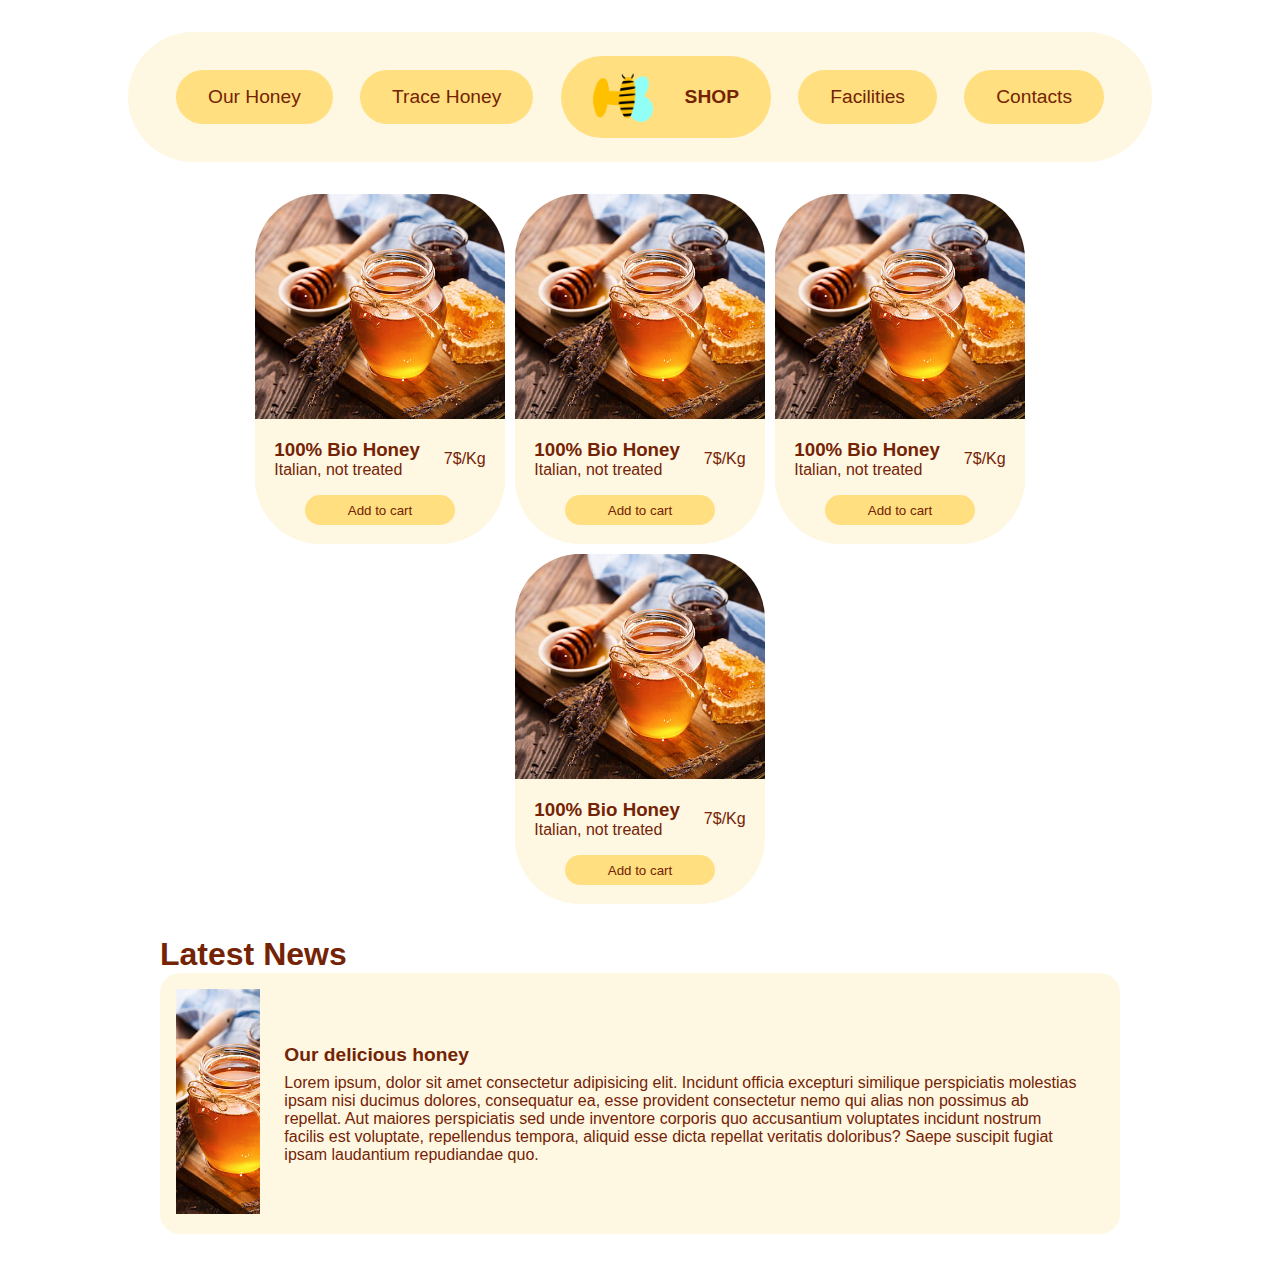
==== index.html @ 34982237 "Exercise U2-W1-D3 Flexbox" ====
<!DOCTYPE html>
<html lang="en">
  <head>
    <meta charset="UTF-8" />
    <meta name="viewport" content="width=device-width, initial-scale=1.0" />
    <title>Execrise U2 W1 D3 Flexbox</title>
    <link rel="stylesheet" href="./assets/css/style.css" />
  </head>
  <body>
    <header>
      <nav>
        <ul>
          <li>Our Honey</li>
          <li>Trace Honey</li>
          <li class="logo"><img src="./assets/imgs/logo.png" alt="logo" /> SHOP</li>
          <li>Facilities</li>
          <li>Contacts</li>
        </ul>
      </nav>
    </header>
    <main>
      <div class="cards-container">
        <div class="card">
          <div class="half-img">
            <img src="./assets/imgs/honey.jpg" alt="honey" />
          </div>
          <div class="half-card">
            <div class="text">
              <div>
                <h3>100% Bio Honey</h3>
                <p>Italian, not treated</p>
              </div>
              <p>7$/Kg</p>
            </div>
            <button type="button">Add to cart</button>
          </div>
        </div>

        <div class="card">
          <div class="half-img">
            <img src="./assets/imgs/honey.jpg" alt="honey" />
          </div>
          <div class="half-card">
            <div class="text">
              <div>
                <h3>100% Bio Honey</h3>
                <p>Italian, not treated</p>
              </div>
              <p>7$/Kg</p>
            </div>
            <button type="button">Add to cart</button>
          </div>
        </div>

        <div class="card">
          <div class="half-img">
            <img src="./assets/imgs/honey.jpg" alt="honey" />
          </div>
          <div class="half-card">
            <div class="text">
              <div>
                <h3>100% Bio Honey</h3>
                <p>Italian, not treated</p>
              </div>
              <p>7$/Kg</p>
            </div>
            <button type="button">Add to cart</button>
          </div>
        </div>

        <div class="card">
          <div class="half-img">
            <img src="./assets/imgs/honey.jpg" alt="honey" />
          </div>
          <div class="half-card">
            <div class="text">
              <div>
                <h3>100% Bio Honey</h3>
                <p>Italian, not treated</p>
              </div>
              <p>7$/Kg</p>
            </div>
            <button type="button">Add to cart</button>
          </div>
        </div>
      </div>
      <div class="down-container">
        <h1>Latest News</h1>
        <article>
          <div class="half-img">
            <img src="./assets/imgs/honey.jpg" alt="honey" />
          </div>
          <div class="half-text">
            <h3>Our delicious honey</h3>
            <p>
              Lorem ipsum, dolor sit amet consectetur adipisicing elit. Incidunt officia excepturi similique
              perspiciatis molestias ipsam nisi ducimus dolores, consequatur ea, esse provident consectetur nemo qui
              alias non possimus ab repellat. Aut maiores perspiciatis sed unde inventore corporis quo accusantium
              voluptates incidunt nostrum facilis est voluptate, repellendus tempora, aliquid esse dicta repellat
              veritatis doloribus? Saepe suscipit fugiat ipsam laudantium repudiandae quo.
            </p>
          </div>
        </article>
      </div>
    </main>
  </body>
</html>
---- assets/css/style.css ----
*,
*::before,
*::after {
  box-sizing: border-box;
  margin: 0;
  font-family: "Roboto", sans-serif;
}

body {
  width: 100%;
  margin-inline: auto;
}

/* HEADER ELEMENTS */

header {
  width: 80%;
  margin: 2rem;
  margin-inline: auto;
}

nav ul {
  /* RESET UL */
  margin-block-start: unset;
  margin-block-end: unset;
  padding-inline-start: unset;
  padding-inline-end: unset;
  /* <---------------------------------> */
  background-color: #fef7e2;
  padding: 1.5rem;
  border-radius: 70px;
  display: flex;
  list-style-type: none;
  flex-direction: row;
  align-items: center;
  justify-content: space-between;
  padding-inline: 3rem;
}
nav li {
  background-color: #ffdf7f;
  border-radius: 50px;
  color: #742305;
  text-align: center;
  padding: 1rem 2rem;
  font-weight: 400;
  font-size: 1.2rem;
  cursor: pointer;
}
nav li:hover {
  box-shadow: 0px 0px 10px -3px rgba(0, 0, 0, 0.5);
  color: white;
  transition: 0.3s;
}
.logo img {
  width: 60px;
  margin-right: 2rem;
}
.logo {
  display: flex;
  align-items: center;
  font-weight: 600;
}

/* CARDS ELEMENTS  */
.cards-container {
  margin-inline: auto;
  width: 80%;
  display: flex;
  flex-wrap: wrap;
  gap: 10px;
  justify-content: center;
}
.card {
  background-color: #fef7e2;
  width: 250px;
  height: 350px;
  border-radius: 65px;
  overflow: hidden;
  display: flex;
  flex-direction: column;
  justify-content: stretch;
  align-items: center;
}

.half-img img {
  width: 100%;
  height: 225px;
  object-fit: cover;
}

.half-card {
  color: #742305;
  display: flex;
  flex-direction: column;
  padding: 1rem;
  align-items: center;
}
.text {
  display: flex;
  align-items: center;
  margin-bottom: 1rem;
}
.text div {
  margin-right: 1.5rem;
}

.card button {
  border: none;
  background-color: #ffdf7f;
  color: #742305;
  width: 150px;
  height: 30px;
  border-radius: 15px;
  font-weight: 500;
  cursor: pointer;
}
.card button:hover {
  box-shadow: 0px 0px 10px -3px rgba(0, 0, 0, 0.5);
  color: white;
  transition: 0.3s;
}

/* ARTICLE ELEMENTS  */

article {
  padding: 1rem;
  background-color: #fef7e2;
  color: #742305;
  border-radius: 20px;
  display: flex;
  align-items: center;
}

.halh-img {
  width: 300px;
  object-fit: cover;
}
article img {
  margin-right: 1rem;
  width: 100%;
}

.half-text {
  padding: 1.5rem;
  font-size: 0.7rem;
}
.half-text h3 {
  font-size: 1.2rem;
  margin-bottom: 0.5rem;
}
.half-text p {
  font-size: 1rem;
  font-weight: 400;
}

@media screen and (max-width: 700px) {
  article {
    flex-direction: column;
  }
}
.down-container {
  margin-inline: auto;
  width: 80%;
  padding: 2rem;
}
h1 {
  color: #742305;
  font-size: 2rem;
}
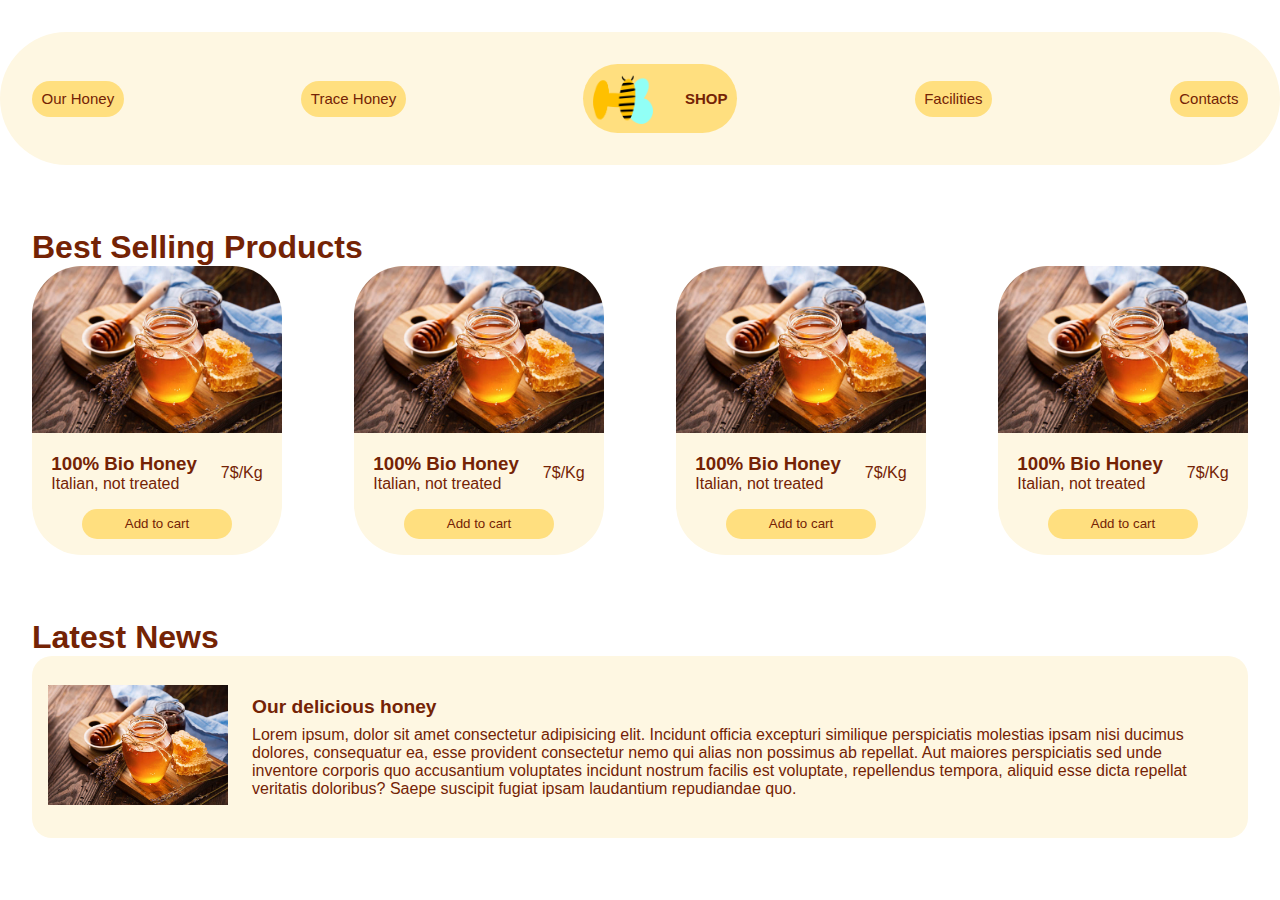
==== commit 95b8f4bf: "update" ====
--- a/index.html
+++ b/index.html
@@ -19,68 +19,71 @@
       </nav>
     </header>
     <main>
-      <div class="cards-container">
-        <div class="card">
-          <div class="half-img">
-            <img src="./assets/imgs/honey.jpg" alt="honey" />
+      <div class="container">
+        <h1>Best Selling Products</h1>
+        <div class="cards-container">
+          <div class="card">
+            <div class="half-img">
+              <img src="./assets/imgs/honey.jpg" alt="honey" />
+            </div>
+            <div class="half-card">
+              <div class="text">
+                <div>
+                  <h3>100% Bio Honey</h3>
+                  <p>Italian, not treated</p>
+                </div>
+                <p>7$/Kg</p>
+              </div>
+              <button type="button">Add to cart</button>
+            </div>
           </div>
-          <div class="half-card">
-            <div class="text">
-              <div>
-                <h3>100% Bio Honey</h3>
-                <p>Italian, not treated</p>
+
+          <div class="card">
+            <div class="half-img">
+              <img src="./assets/imgs/honey.jpg" alt="honey" />
+            </div>
+            <div class="half-card">
+              <div class="text">
+                <div>
+                  <h3>100% Bio Honey</h3>
+                  <p>Italian, not treated</p>
+                </div>
+                <p>7$/Kg</p>
               </div>
-              <p>7$/Kg</p>
+              <button type="button">Add to cart</button>
             </div>
-            <button type="button">Add to cart</button>
           </div>
-        </div>
 
-        <div class="card">
-          <div class="half-img">
-            <img src="./assets/imgs/honey.jpg" alt="honey" />
+          <div class="card">
+            <div class="half-img">
+              <img src="./assets/imgs/honey.jpg" alt="honey" />
+            </div>
+            <div class="half-card">
+              <div class="text">
+                <div>
+                  <h3>100% Bio Honey</h3>
+                  <p>Italian, not treated</p>
+                </div>
+                <p>7$/Kg</p>
+              </div>
+              <button type="button">Add to cart</button>
+            </div>
           </div>
-          <div class="half-card">
-            <div class="text">
-              <div>
-                <h3>100% Bio Honey</h3>
-                <p>Italian, not treated</p>
+
+          <div class="card">
+            <div class="half-img">
+              <img src="./assets/imgs/honey.jpg" alt="honey" />
+            </div>
+            <div class="half-card">
+              <div class="text">
+                <div>
+                  <h3>100% Bio Honey</h3>
+                  <p>Italian, not treated</p>
+                </div>
+                <p>7$/Kg</p>
               </div>
-              <p>7$/Kg</p>
+              <button type="button">Add to cart</button>
             </div>
-            <button type="button">Add to cart</button>
-          </div>
-        </div>
-
-        <div class="card">
-          <div class="half-img">
-            <img src="./assets/imgs/honey.jpg" alt="honey" />
-          </div>
-          <div class="half-card">
-            <div class="text">
-              <div>
-                <h3>100% Bio Honey</h3>
-                <p>Italian, not treated</p>
-              </div>
-              <p>7$/Kg</p>
-            </div>
-            <button type="button">Add to cart</button>
-          </div>
-        </div>
-
-        <div class="card">
-          <div class="half-img">
-            <img src="./assets/imgs/honey.jpg" alt="honey" />
-          </div>
-          <div class="half-card">
-            <div class="text">
-              <div>
-                <h3>100% Bio Honey</h3>
-                <p>Italian, not treated</p>
-              </div>
-              <p>7$/Kg</p>
-            </div>
-            <button type="button">Add to cart</button>
           </div>
         </div>
       </div>
--- a/assets/css/style.css
+++ b/assets/css/style.css
@@ -8,18 +8,23 @@
 
 body {
   width: 100%;
-  margin-inline: auto;
 }
 
 /* HEADER ELEMENTS */
 
 header {
-  width: 80%;
-  margin: 2rem;
+  width: 100%;
+  margin-block: 2rem;
+  display: flex;
+  margin-inline: auto;
+  justify-content: center;
+}
+nav {
+  width: 100%;
   margin-inline: auto;
 }
-
 nav ul {
+  width: 100%;
   /* RESET UL */
   margin-block-start: unset;
   margin-block-end: unset;
@@ -27,23 +32,22 @@
   padding-inline-end: unset;
   /* <---------------------------------> */
   background-color: #fef7e2;
-  padding: 1.5rem;
   border-radius: 70px;
   display: flex;
   list-style-type: none;
   flex-direction: row;
   align-items: center;
   justify-content: space-between;
-  padding-inline: 3rem;
+  padding: 2rem;
 }
 nav li {
   background-color: #ffdf7f;
   border-radius: 50px;
   color: #742305;
   text-align: center;
-  padding: 1rem 2rem;
+  padding: 0.6rem;
   font-weight: 400;
-  font-size: 1.2rem;
+  font-size: 15px;
   cursor: pointer;
 }
 nav li:hover {
@@ -63,18 +67,15 @@
 
 /* CARDS ELEMENTS  */
 .cards-container {
-  margin-inline: auto;
-  width: 80%;
   display: flex;
   flex-wrap: wrap;
-  gap: 10px;
-  justify-content: center;
+  justify-content: space-between;
 }
 .card {
+  width: 250px;
+  height: auto;
   background-color: #fef7e2;
-  width: 250px;
-  height: 350px;
-  border-radius: 65px;
+  border-radius: 50px;
   overflow: hidden;
   display: flex;
   flex-direction: column;
@@ -84,7 +85,6 @@
 
 .half-img img {
   width: 100%;
-  height: 225px;
   object-fit: cover;
 }
 
@@ -155,15 +155,23 @@
 
 @media screen and (max-width: 700px) {
   article {
-    flex-direction: column;
+    flex-direction: column-reverse;
   }
 }
 .down-container {
   margin-inline: auto;
-  width: 80%;
+  width: 100%;
   padding: 2rem;
 }
 h1 {
   color: #742305;
   font-size: 2rem;
+  margin-right: auto;
 }
+
+.container {
+  color: #742305;
+  margin-inline: auto;
+  width: 100%;
+  padding: 2rem;
+}
